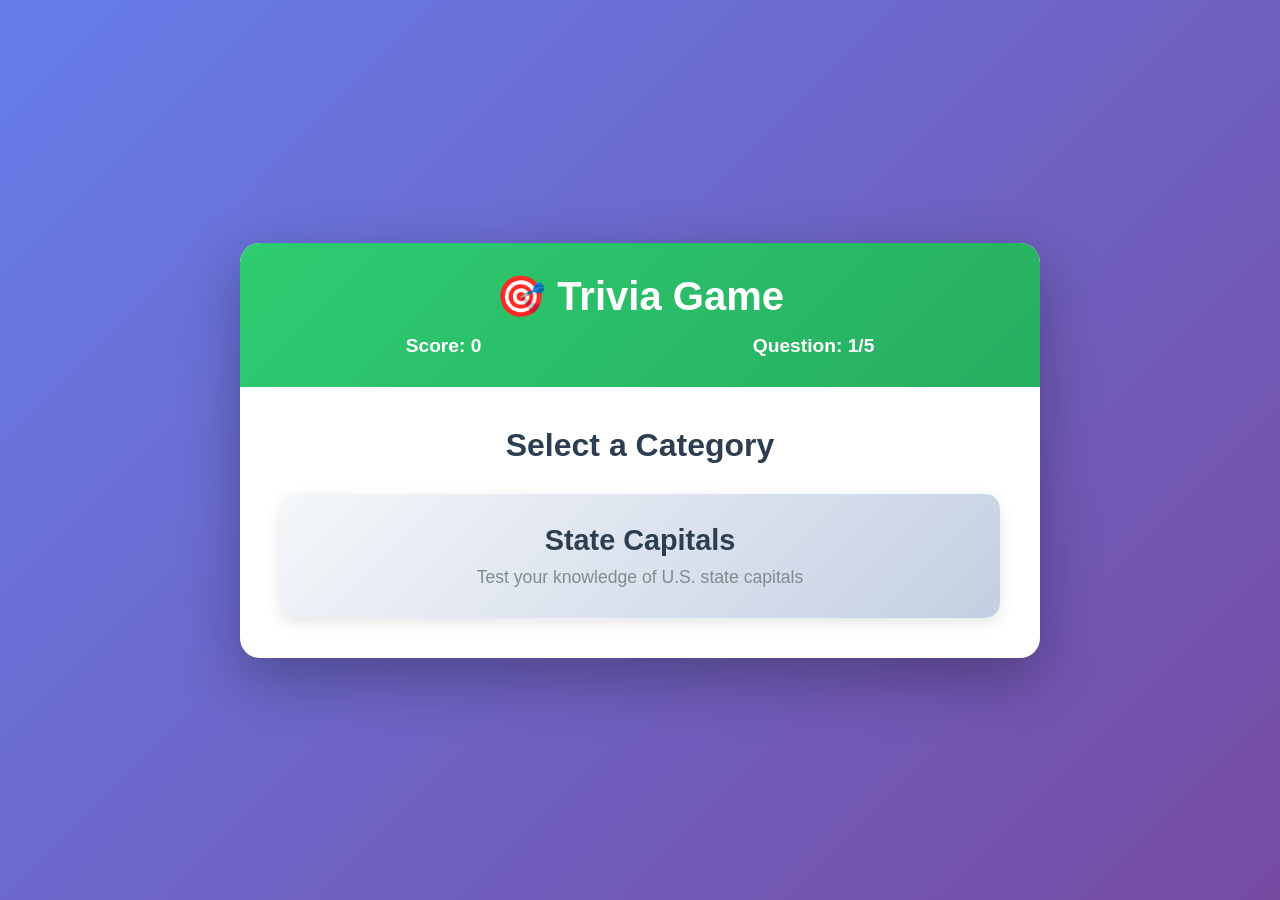
==== index.html @ f0ef88a0 "Add game HTML, CSS, and JavaScript" ====
<!DOCTYPE html>
<html lang="en">
<head>
    <meta charset="UTF-8">
    <meta name="viewport" content="width=device-width, initial-scale=1.0">
    <title>Trivia Game</title>
    <link rel="stylesheet" href="style.css">
</head>
<body>
    <div class="container">
        <!-- Game Header -->
        <header>
            <h1>🎯 Trivia Game</h1>
            <div class="score-board">
                <span>Score: <span id="score">0</span></span>
                <span>Question: <span id="question-number">1</span>/<span id="total-questions">5</span></span>
            </div>
        </header>

        <!-- Category Selection (shows at start) -->
        <div id="category-screen" class="screen active">
            <h2>Select a Category</h2>
            <div id="category-list"></div>
        </div>

        <!-- Quiz Screen (hidden at start) -->
        <div id="quiz-screen" class="screen">
            <div class="question-container">
                <h2 id="question-text"></h2>
                <div id="answer-options"></div>
                <button id="submit-btn" class="btn-primary">Submit Answer</button>
                <button id="next-btn" class="btn-primary" style="display: none;">Next Question</button>
            </div>
        </div>

        <!-- Results Screen (hidden at start) -->
        <div id="results-screen" class="screen">
            <h2>Quiz Complete! 🎉</h2>
            <div class="results-container">
                <p class="final-score">Your Score: <span id="final-score">0</span>/<span id="final-total">5</span></p>
                <p class="percentage">Percentage: <span id="percentage">0</span>%</p>
                <button id="restart-btn" class="btn-primary">Play Again</button>
            </div>
        </div>
    </div>

    <script src="script.js"></script>
</body>
</html>
---- style.css ----
* {
    margin: 0;
    padding: 0;
    box-sizing: border-box;
}

body {
    font-family: 'Segoe UI', Tahoma, Geneva, Verdana, sans-serif;
    background: linear-gradient(135deg, #667eea 0%, #764ba2 100%);
    min-height: 100vh;
    display: flex;
    justify-content: center;
    align-items: center;
    padding: 20px;
}

.container {
    background: white;
    border-radius: 20px;
    box-shadow: 0 20px 60px rgba(0, 0, 0, 0.3);
    max-width: 800px;
    width: 100%;
    overflow: hidden;
}

header {
    background: linear-gradient(135deg, #2ecc71 0%, #27ae60 100%);
    color: white;
    padding: 30px;
    text-align: center;
}

header h1 {
    font-size: 2.5em;
    margin-bottom: 15px;
}

.score-board {
    display: flex;
    justify-content: space-around;
    font-size: 1.2em;
    font-weight: 600;
}

.screen {
    display: none;
    padding: 40px;
}

.screen.active {
    display: block;
}

/* Category Selection */
#category-screen h2 {
    text-align: center;
    color: #2c3e50;
    margin-bottom: 30px;
    font-size: 2em;
}

#category-list {
    display: grid;
    gap: 20px;
}

.category-card {
    background: linear-gradient(135deg, #f5f7fa 0%, #c3cfe2 100%);
    padding: 30px;
    border-radius: 15px;
    cursor: pointer;
    transition: transform 0.3s ease, box-shadow 0.3s ease;
    box-shadow: 0 5px 15px rgba(0, 0, 0, 0.1);
    text-align: center;
}

.category-card:hover {
    transform: translateY(-5px);
    box-shadow: 0 15px 30px rgba(0, 0, 0, 0.2);
}

.category-card h3 {
    color: #2c3e50;
    font-size: 1.8em;
    margin-bottom: 10px;
}

.category-card p {
    color: #7f8c8d;
    font-size: 1.1em;
}

/* Quiz Screen */
.question-container {
    max-width: 600px;
    margin: 0 auto;
}

#question-text {
    color: #2c3e50;
    font-size: 1.8em;
    margin-bottom: 30px;
    text-align: center;
    line-height: 1.4;
}

#answer-options {
    display: grid;
    gap: 15px;
    margin-bottom: 30px;
}

.answer-option {
    background: #f5f7fa;
    padding: 20px;
    border-radius: 10px;
    cursor: pointer;
    transition: all 0.3s ease;
    border: 3px solid transparent;
    font-size: 1.1em;
}

.answer-option:hover {
    background: #e8eaf0;
    transform: translateX(5px);
}

.answer-option.selected {
    background: #667eea;
    color: white;
    border-color: #764ba2;
}

.answer-option.correct {
    background: #2ecc71;
    color: white;
    border-color: #27ae60;
}

.answer-option.incorrect {
    background: #e74c3c;
    color: white;
    border-color: #c0392b;
}

.answer-option.disabled {
    cursor: not-allowed;
    opacity: 0.6;
}

/* Short Answer Input */
#short-answer-input {
    width: 100%;
    padding: 15px;
    font-size: 1.2em;
    border: 3px solid #ddd;
    border-radius: 10px;
    margin-bottom: 20px;
    font-family: inherit;
}

#short-answer-input:focus {
    outline: none;
    border-color: #667eea;
}

/* Buttons */
.btn-primary {
    background: linear-gradient(135deg, #667eea 0%, #764ba2 100%);
    color: white;
    border: none;
    padding: 15px 40px;
    font-size: 1.2em;
    border-radius: 50px;
    cursor: pointer;
    display: block;
    margin: 0 auto;
    transition: all 0.3s ease;
    box-shadow: 0 5px 15px rgba(102, 126, 234, 0.4);
}

.btn-primary:hover {
    transform: translateY(-3px);
    box-shadow: 0 10px 25px rgba(102, 126, 234, 0.6);
}

.btn-primary:disabled {
    opacity: 0.5;
    cursor: not-allowed;
    transform: none;
}

/* Results Screen */
#results-screen h2 {
    text-align: center;
    color: #2c3e50;
    font-size: 2.5em;
    margin-bottom: 30px;
}

.results-container {
    text-align: center;
    max-width: 400px;
    margin: 0 auto;
}

.final-score {
    font-size: 3em;
    color: #2ecc71;
    font-weight: 700;
    margin-bottom: 20px;
}

.percentage {
    font-size: 2em;
    color: #667eea;
    margin-bottom: 40px;
}

/* Mobile Responsive */
@media (max-width: 600px) {
    header h1 {
        font-size: 2em;
    }
    
    #question-text {
        font-size: 1.4em;
    }
    
    .score-board {
        flex-direction: column;
        gap: 10px;
    }
    
    .final-score {
        font-size: 2em;
    }
}
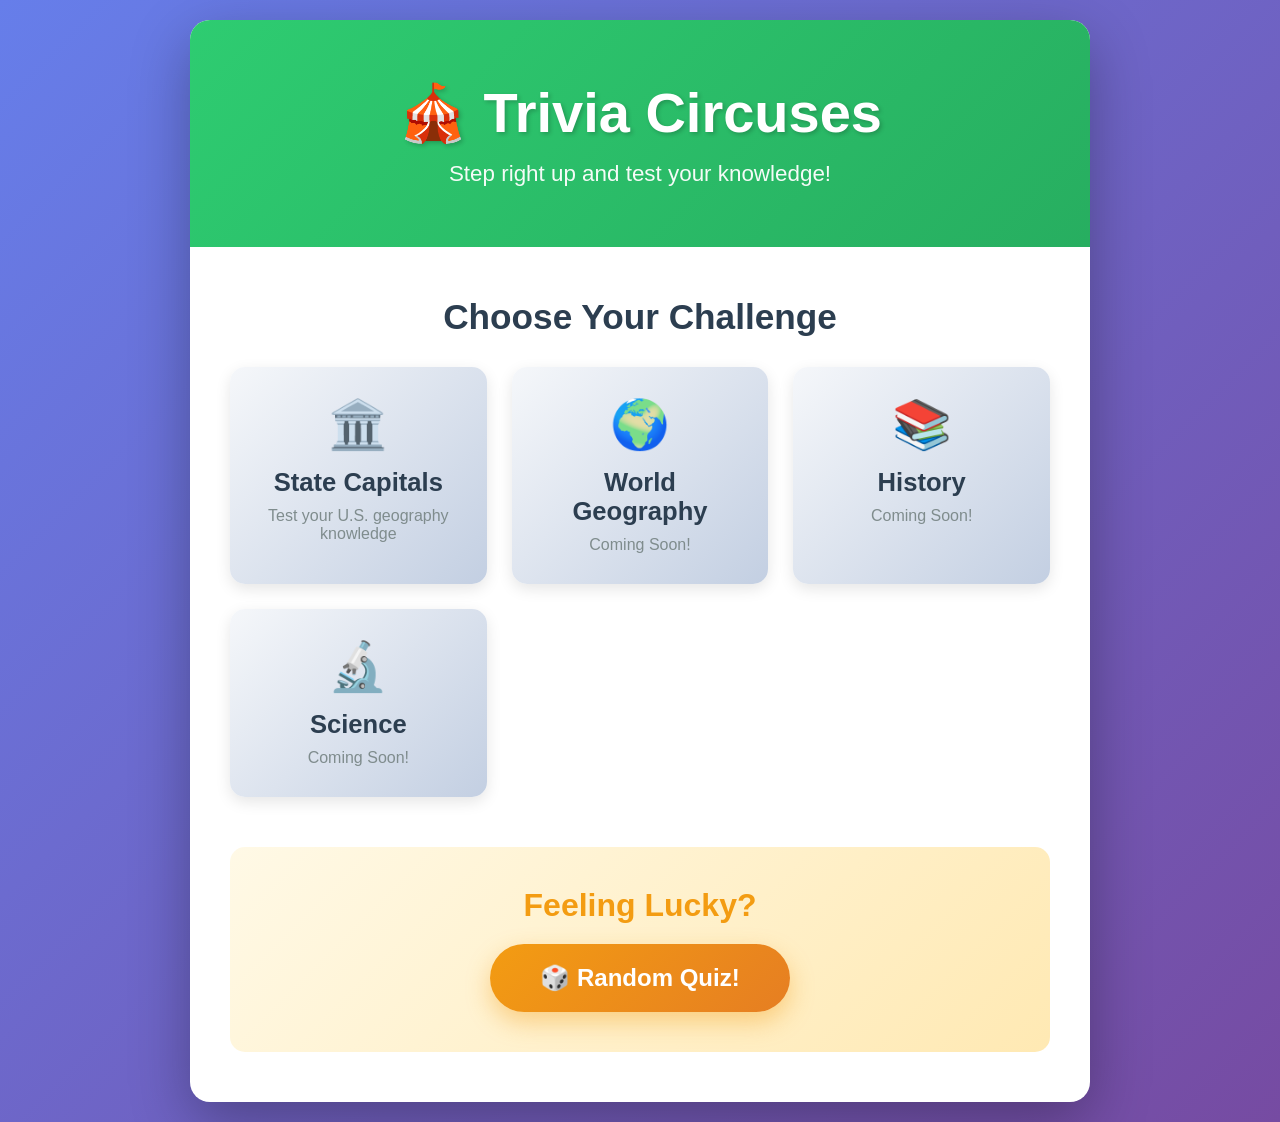
==== commit 1991a964: "Add homepage with category selection and feeling lucky button" ====
--- a/index.html
+++ b/index.html
@@ -3,47 +3,195 @@
 <head>
     <meta charset="UTF-8">
     <meta name="viewport" content="width=device-width, initial-scale=1.0">
-    <title>Trivia Game</title>
-    <link rel="stylesheet" href="style.css">
+    <title>Trivia Circuses - Test Your Knowledge!</title>
+    <style>
+        * {
+            margin: 0;
+            padding: 0;
+            box-sizing: border-box;
+        }
+
+        body {
+            font-family: 'Segoe UI', Tahoma, Geneva, Verdana, sans-serif;
+            background: linear-gradient(135deg, #667eea 0%, #764ba2 100%);
+            min-height: 100vh;
+            display: flex;
+            justify-content: center;
+            align-items: center;
+            padding: 20px;
+        }
+
+        .homepage-container {
+            background: white;
+            border-radius: 20px;
+            box-shadow: 0 20px 60px rgba(0, 0, 0, 0.3);
+            max-width: 900px;
+            width: 100%;
+            overflow: hidden;
+            animation: fadeIn 1s ease-in;
+        }
+
+        @keyframes fadeIn {
+            from { opacity: 0; transform: translateY(30px); }
+            to { opacity: 1; transform: translateY(0); }
+        }
+
+        .hero {
+            background: linear-gradient(135deg, #2ecc71 0%, #27ae60 100%);
+            color: white;
+            padding: 60px 40px;
+            text-align: center;
+        }
+
+        .hero h1 {
+            font-size: 3.5em;
+            margin-bottom: 15px;
+            text-shadow: 2px 2px 4px rgba(0, 0, 0, 0.2);
+        }
+
+        .hero p {
+            font-size: 1.4em;
+            opacity: 0.95;
+        }
+
+        .content {
+            padding: 50px 40px;
+        }
+
+        .section-title {
+            text-align: center;
+            color: #2c3e50;
+            font-size: 2.2em;
+            margin-bottom: 30px;
+        }
+
+        .category-grid {
+            display: grid;
+            grid-template-columns: repeat(auto-fit, minmax(250px, 1fr));
+            gap: 25px;
+            margin-bottom: 40px;
+        }
+
+        .category-card {
+            background: linear-gradient(135deg, #f5f7fa 0%, #c3cfe2 100%);
+            padding: 30px;
+            border-radius: 15px;
+            text-align: center;
+            cursor: pointer;
+            transition: transform 0.3s ease, box-shadow 0.3s ease;
+            box-shadow: 0 5px 15px rgba(0, 0, 0, 0.1);
+            text-decoration: none;
+            color: inherit;
+            display: block;
+        }
+
+        .category-card:hover {
+            transform: translateY(-8px);
+            box-shadow: 0 15px 30px rgba(0, 0, 0, 0.2);
+        }
+
+        .category-card .icon {
+            font-size: 3em;
+            margin-bottom: 15px;
+        }
+
+        .category-card h3 {
+            color: #2c3e50;
+            font-size: 1.6em;
+            margin-bottom: 10px;
+        }
+
+        .category-card p {
+            color: #7f8c8d;
+            font-size: 1em;
+        }
+
+        .lucky-section {
+            text-align: center;
+            margin-top: 50px;
+            padding: 40px;
+            background: linear-gradient(135deg, #fff9e6 0%, #ffe9b3 100%);
+            border-radius: 15px;
+        }
+
+        .lucky-section h2 {
+            color: #f39c12;
+            font-size: 2em;
+            margin-bottom: 20px;
+        }
+
+        .lucky-btn {
+            background: linear-gradient(135deg, #f39c12 0%, #e67e22 100%);
+            color: white;
+            border: none;
+            padding: 20px 50px;
+            font-size: 1.5em;
+            font-weight: 600;
+            border-radius: 50px;
+            cursor: pointer;
+            box-shadow: 0 10px 25px rgba(243, 156, 18, 0.4);
+            transition: all 0.3s ease;
+            text-decoration: none;
+            display: inline-block;
+        }
+
+        .lucky-btn:hover {
+            transform: translateY(-5px);
+            box-shadow: 0 15px 35px rgba(243, 156, 18, 0.6);
+        }
+
+        @media (max-width: 600px) {
+            .hero h1 {
+                font-size: 2.5em;
+            }
+            
+            .category-grid {
+                grid-template-columns: 1fr;
+            }
+        }
+    </style>
 </head>
 <body>
-    <div class="container">
-        <!-- Game Header -->
-        <header>
-            <h1>🎯 Trivia Game</h1>
-            <div class="score-board">
-                <span>Score: <span id="score">0</span></span>
-                <span>Question: <span id="question-number">1</span>/<span id="total-questions">5</span></span>
-            </div>
-        </header>
-
-        <!-- Category Selection (shows at start) -->
-        <div id="category-screen" class="screen active">
-            <h2>Select a Category</h2>
-            <div id="category-list"></div>
+    <div class="homepage-container">
+        <div class="hero">
+            <h1>🎪 Trivia Circuses</h1>
+            <p>Step right up and test your knowledge!</p>
         </div>
 
-        <!-- Quiz Screen (hidden at start) -->
-        <div id="quiz-screen" class="screen">
-            <div class="question-container">
-                <h2 id="question-text"></h2>
-                <div id="answer-options"></div>
-                <button id="submit-btn" class="btn-primary">Submit Answer</button>
-                <button id="next-btn" class="btn-primary" style="display: none;">Next Question</button>
+        <div class="content">
+            <h2 class="section-title">Choose Your Challenge</h2>
+            
+            <div class="category-grid">
+                <a href="game.html" class="category-card">
+                    <div class="icon">🏛️</div>
+                    <h3>State Capitals</h3>
+                    <p>Test your U.S. geography knowledge</p>
+                </a>
+
+                <a href="#" class="category-card" onclick="alert('Coming Soon!'); return false;">
+                    <div class="icon">🌍</div>
+                    <h3>World Geography</h3>
+                    <p>Coming Soon!</p>
+                </a>
+
+                <a href="#" class="category-card" onclick="alert('Coming Soon!'); return false;">
+                    <div class="icon">📚</div>
+                    <h3>History</h3>
+                    <p>Coming Soon!</p>
+                </a>
+
+                <a href="#" class="category-card" onclick="alert('Coming Soon!'); return false;">
+                    <div class="icon">🔬</div>
+                    <h3>Science</h3>
+                    <p>Coming Soon!</p>
+                </a>
             </div>
-        </div>
 
-        <!-- Results Screen (hidden at start) -->
-        <div id="results-screen" class="screen">
-            <h2>Quiz Complete! 🎉</h2>
-            <div class="results-container">
-                <p class="final-score">Your Score: <span id="final-score">0</span>/<span id="final-total">5</span></p>
-                <p class="percentage">Percentage: <span id="percentage">0</span>%</p>
-                <button id="restart-btn" class="btn-primary">Play Again</button>
+            <div class="lucky-section">
+                <h2>Feeling Lucky?</h2>
+                <a href="game.html" class="lucky-btn">🎲 Random Quiz!</a>
             </div>
         </div>
     </div>
-
-    <script src="script.js"></script>
 </body>
 </html>
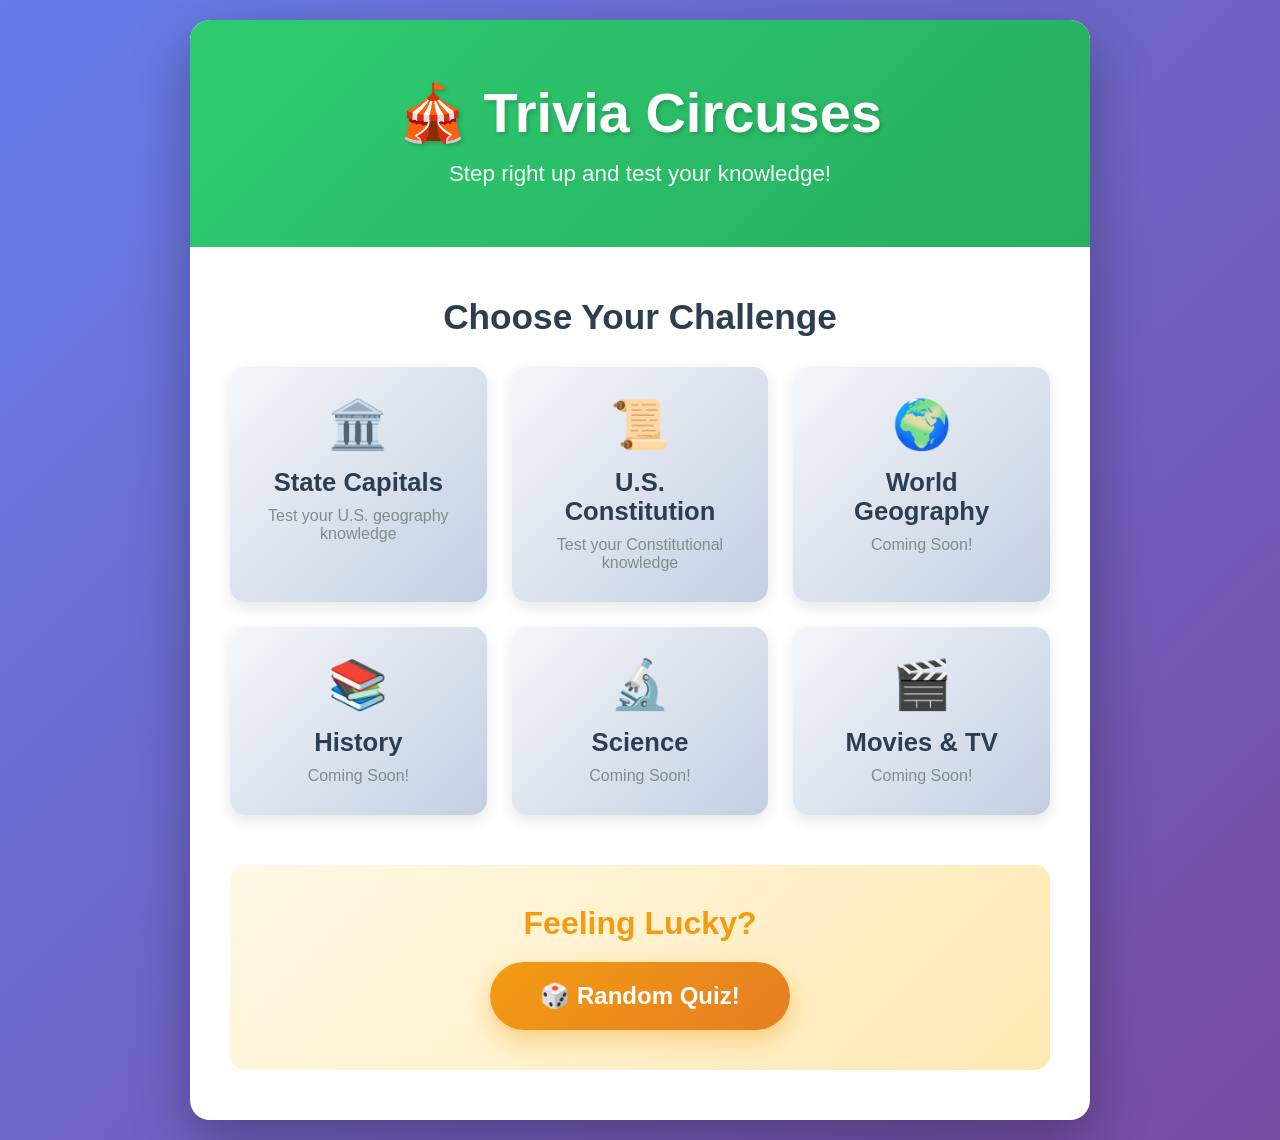
==== commit 0f03c522: "Refactor to modular categories, add Constitution Amendments category" ====
--- a/index.html
+++ b/index.html
@@ -162,30 +162,42 @@
             <h2 class="section-title">Choose Your Challenge</h2>
             
             <div class="category-grid">
-                <a href="game.html" class="category-card">
-                    <div class="icon">🏛️</div>
-                    <h3>State Capitals</h3>
-                    <p>Test your U.S. geography knowledge</p>
-                </a>
-
-                <a href="#" class="category-card" onclick="alert('Coming Soon!'); return false;">
-                    <div class="icon">🌍</div>
-                    <h3>World Geography</h3>
-                    <p>Coming Soon!</p>
-                </a>
-
-                <a href="#" class="category-card" onclick="alert('Coming Soon!'); return false;">
-                    <div class="icon">📚</div>
-                    <h3>History</h3>
-                    <p>Coming Soon!</p>
-                </a>
-
-                <a href="#" class="category-card" onclick="alert('Coming Soon!'); return false;">
-                    <div class="icon">🔬</div>
-                    <h3>Science</h3>
-                    <p>Coming Soon!</p>
-                </a>
-            </div>
+    		<a href="game.html" class="category-card">
+        	<div class="icon">🏛️</div>
+        	<h3>State Capitals</h3>
+        	<p>Test your U.S. geography knowledge</p>
+	</a>
+
+    	<a href="game.html" class="category-card">
+        <div class="icon">📜</div>
+        <h3>U.S. Constitution</h3>
+        <p>Test your Constitutional knowledge</p>
+   	 </a>
+	
+   	 <a href="#" class="category-card" onclick="alert('Coming Soon!'); return false;">
+        <div class="icon">🌍</div>
+        <h3>World Geography</h3>
+        <p>Coming Soon!</p>
+    	</a>
+
+    <a href="#" class="category-card" onclick="alert('Coming Soon!'); return false;">
+        <div class="icon">📚</div>
+        <h3>History</h3>
+        <p>Coming Soon!</p>
+    </a>
+
+    <a href="#" class="category-card" onclick="alert('Coming Soon!'); return false;">
+        <div class="icon">🔬</div>
+        <h3>Science</h3>
+        <p>Coming Soon!</p>
+    </a>
+
+    <a href="#" class="category-card" onclick="alert('Coming Soon!'); return false;">
+        <div class="icon">🎬</div>
+        <h3>Movies & TV</h3>
+        <p>Coming Soon!</p>
+    </a>
+</div>
 
             <div class="lucky-section">
                 <h2>Feeling Lucky?</h2>
